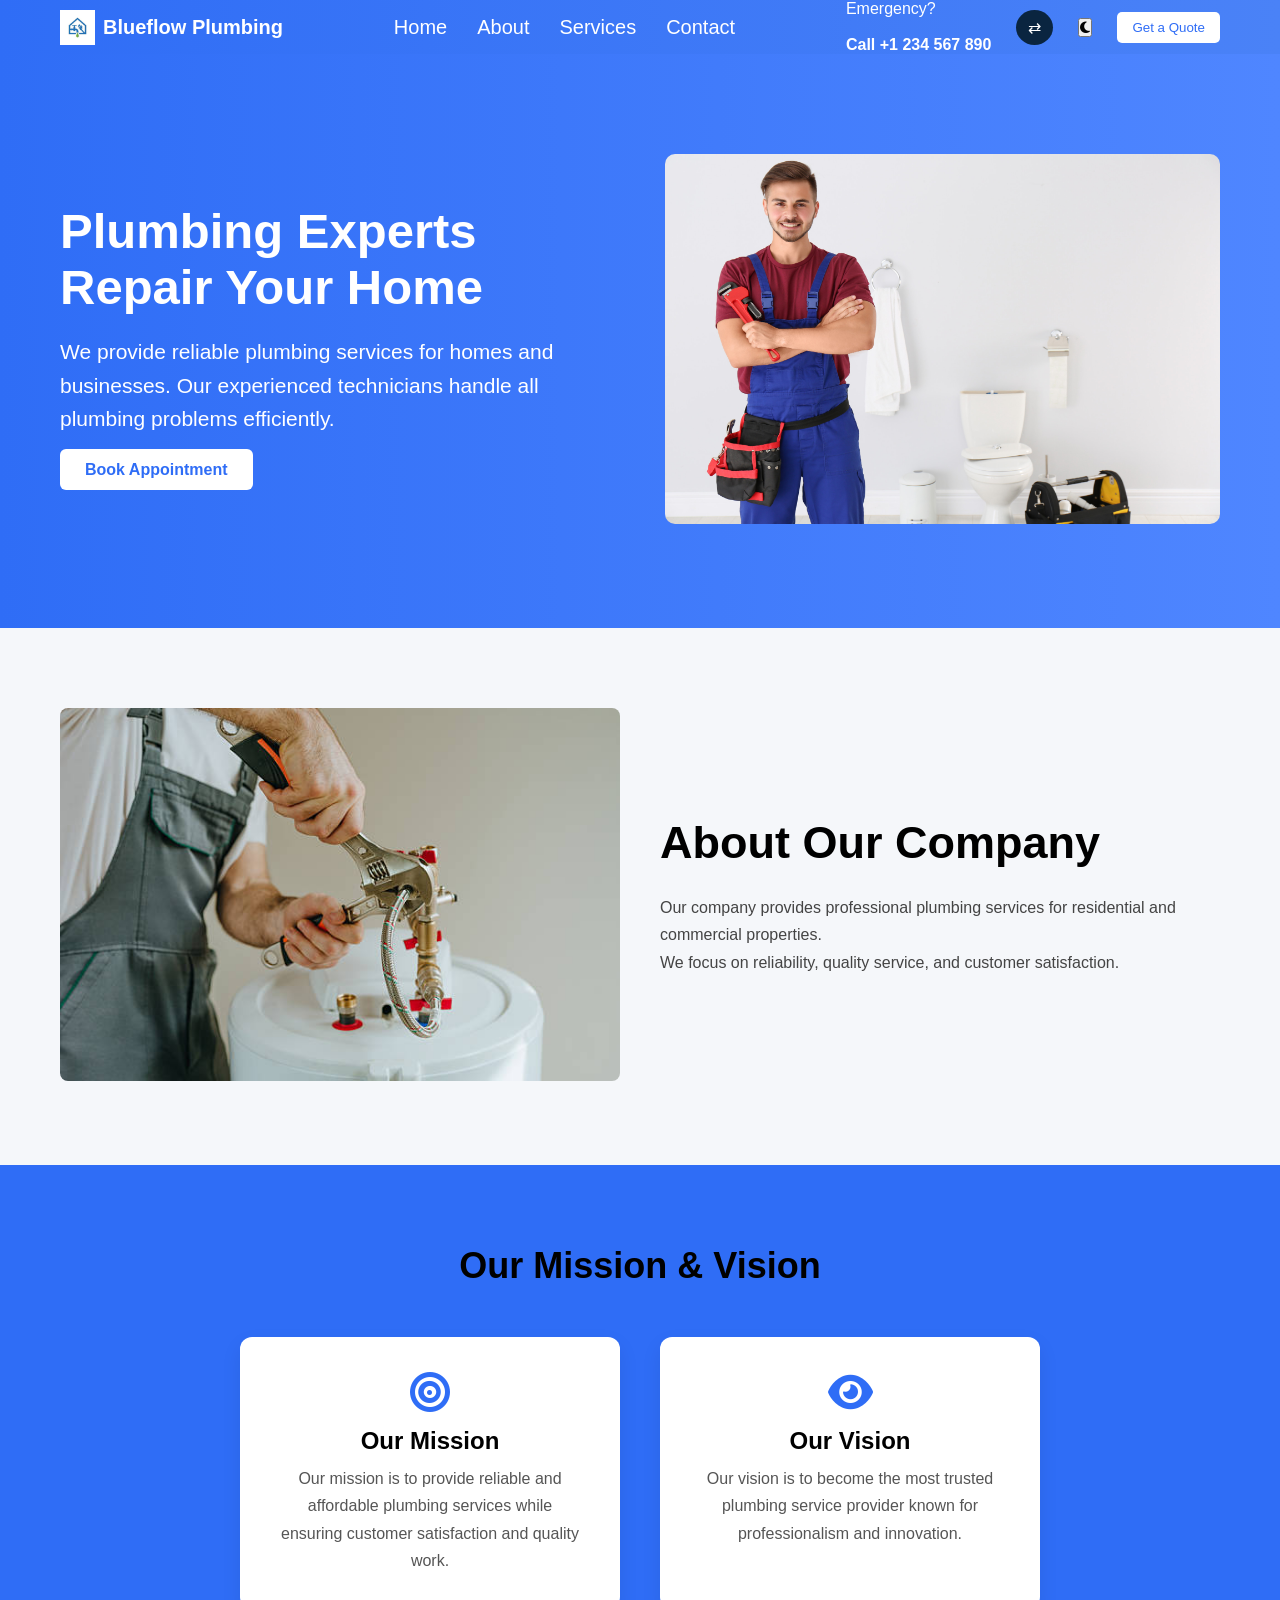
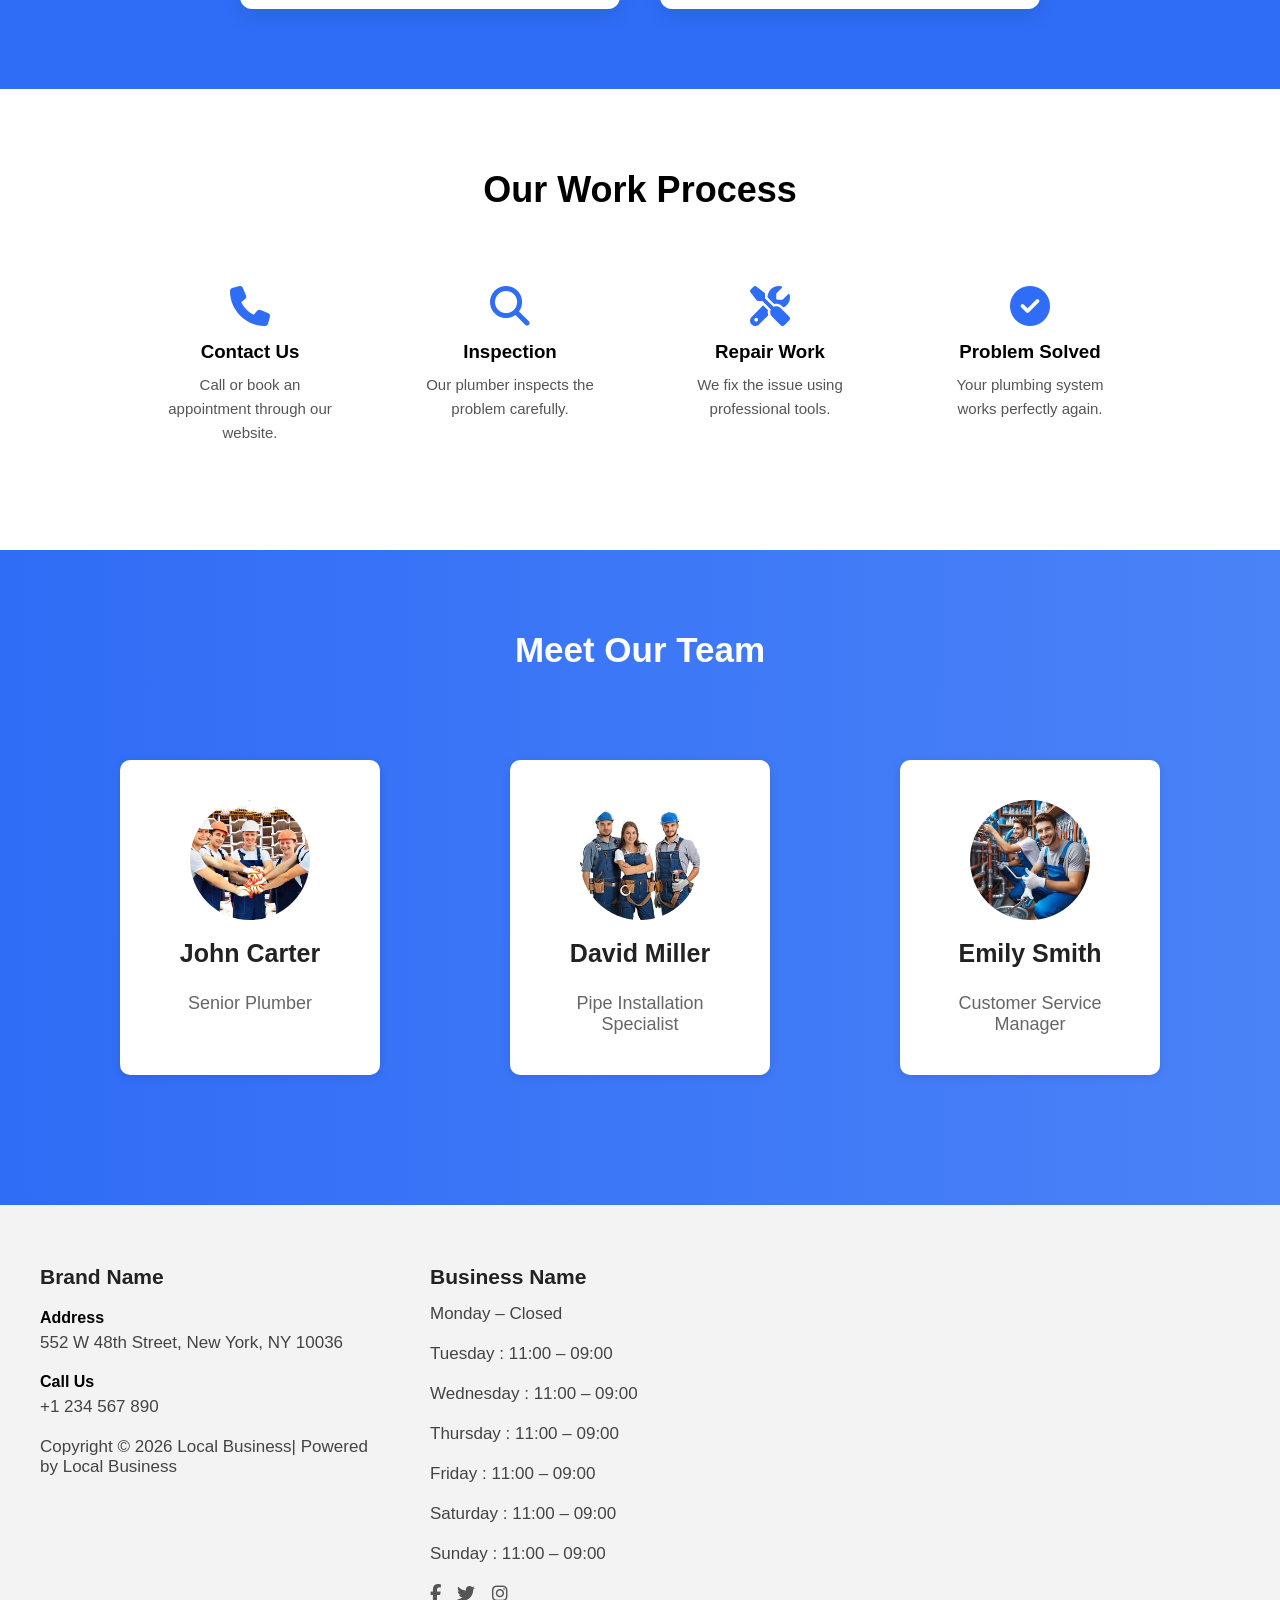
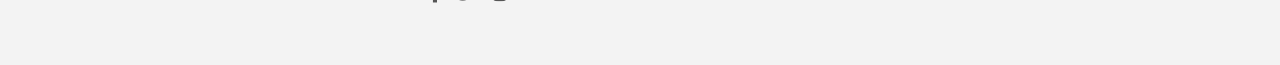
==== about.html @ 6d8c1527 "Add files via upload" ====
<!DOCTYPE html>
<html lang="en" dir="ltr">
<head>
    <meta charset="UTF-8">
    <meta name="viewport" content="width=device-width, initial-scale=1.0">
    <title>Plumbing Website</title>
    <link rel="stylesheet" href="css/style.css">
    <link rel="stylesheet" href="https://cdnjs.cloudflare.com/ajax/libs/font-awesome/6.5.0/css/all.min.css">
</head>
<body>
<header class="header">
    <div class="global_container">

        <div class="logo">
            <img src="image/logo.jpg" alt="Logo">
            <span class="brand_name">Blueflow Plumbing</span>
        </div>

        <nav class="nav">
            <a href="index.html">Home</a>
            <a href="about.html">About</a>
            <a href="#">Services</a>
            <a href="#">Contact</a>
        </nav>

        <div class="right_section">
            <div class="emergency">
                <span>Emergency?</span><br>
                <strong>Call +1 234 567 890</strong>
            </div>
            <button id="rtlToggle" class="rtl_btn">
            ⇄
            </button>
            <button id="darkToggle" class="dark_btn">
                <i class="fa-solid fa-moon"></i>
            </button>
            <button class="quote_btn">Get a Quote</button>
        </div>

    </div>
</header>
<section class="about_hero">
<div class="global_container about_hero_container">
<div class="about_hero_text">
<h1>Plumbing Experts Repair Your Home</h1>
<p>
We provide reliable plumbing services for homes and businesses.
Our experienced technicians handle all plumbing problems efficiently.
</p>
<a href="#" class="hero_btn">Book Appointment</a>
</div>
<div class="about_hero_image">
<img src="image/abouthero.jpeg" alt="Plumber">
</div>
</div>
</section>

<section class="about_company">
<div class="global_container about_company_container">
<div class="about_company_image">
<img src="image/aboutcompany.jpg">
</div>
<div class="about_company_text">
<h2>About Our Company</h2>
<p>
Our company provides professional plumbing services
for residential and commercial properties.
</p>
<p>
We focus on reliability, quality service, and
customer satisfaction.
</p>
</div>
</div>
</section>
<section class="mission">

<h2 class="mission_title">Our Mission & Vision</h2>

<div class="mission_container">

<div class="mission_box">
<i class="fas fa-bullseye"></i>
<h3>Our Mission</h3>
<p>
Our mission is to provide reliable and affordable plumbing
services while ensuring customer satisfaction and quality work.
</p>
</div>

<div class="mission_box">
<i class="fas fa-eye"></i>
<h3>Our Vision</h3>
<p>
Our vision is to become the most trusted plumbing service
provider known for professionalism and innovation.
</p>
</div>

</div>

</section>
<section class="process">

<h2 class="process_title">Our Work Process</h2>

<div class="process_container">

<div class="process_step">
<i class="fas fa-phone"></i>
<h3>Contact Us</h3>
<p>Call or book an appointment through our website.</p>
</div>

<div class="process_step">
<i class="fas fa-search"></i>
<h3>Inspection</h3>
<p>Our plumber inspects the problem carefully.</p>
</div>

<div class="process_step">
<i class="fas fa-tools"></i>
<h3>Repair Work</h3>
<p>We fix the issue using professional tools.</p>
</div>

<div class="process_step">
<i class="fas fa-check-circle"></i>
<h3>Problem Solved</h3>
<p>Your plumbing system works perfectly again.</p>
</div>

</div>

</section>
<section class="team">

<div class="global_container team_container">

<h2 class="team_title">Meet Our Team</h2>

<div class="team_cards">

<div class="team_card">
<img src="image/team1.jpg">
<h3>John Carter</h3>
<p>Senior Plumber</p>
</div>

<div class="team_card">
<img src="image/team2.jpg">
<h3>David Miller</h3>
<p>Pipe Installation Specialist</p>
</div>

<div class="team_card">
<img src="image/team3.jpg">
<h3>Emily Smith</h3>
<p>Customer Service Manager</p>
</div>

</div>

</div>

</section>
<footer class="footer">

    <div class="footer_columns">

        
        <div class="footer_col">
            <h3>Brand Name</h3>

            <strong>Address</strong>
            <p>552 W 48th Street, New York, NY 10036</p>

            <strong>Call Us</strong>
            <p>+1 234 567 890</p>

            <p class="copyright">
                Copyright © 2026 Local Business| Powered by Local Business</p>
        </div>

        
        <div class="footer_col">
            <h3>Business Name</h3>

            <p>Monday – Closed</p>
            <p>Tuesday : 11:00 – 09:00</p>
            <p>Wednesday : 11:00 – 09:00</p>
            <p>Thursday : 11:00 – 09:00</p>
            <p>Friday : 11:00 – 09:00</p>
            <p>Saturday : 11:00 – 09:00</p>
            <p>Sunday : 11:00 – 09:00</p>

            
            <div class="social_icons">
                <a href="#"><i class="fab fa-facebook-f"></i></a>
                <a href="#"><i class="fab fa-twitter"></i></a>
                <a href="#"><i class="fab fa-instagram"></i></a>
            </div>
        </div>
        <div class="footer_col map_col">
            <iframe 
                src="https://www.google.com/maps?q=New+York&output=embed"
                class="map_iframe"
                loading="lazy">
            </iframe>
        </div>

    </div>

</footer>
<script>

const toggleBtn = document.getElementById("rtlToggle");

toggleBtn.addEventListener("click", function(){

if(document.documentElement.dir === "rtl"){
document.documentElement.dir = "ltr";
}
else{
document.documentElement.dir = "rtl";
}

});

</script>
<script>

const darkBtn = document.getElementById("darkToggle");

darkBtn.addEventListener("click", function(){

document.body.classList.toggle("dark");

if(document.body.classList.contains("dark")){
localStorage.setItem("theme","dark");
}else{
localStorage.setItem("theme","light");
}

});

if(localStorage.getItem("theme") === "dark"){
document.body.classList.add("dark");
}

</script>
</body>
</html>
---- css/style.css ----
*{
    margin:0;
    padding:0;
    box-sizing:border-box;
    font-family: Arial, sans-serif;
}
.global_container{
max-width:1200px;
margin:auto;
padding:0 20px;
width:100%;
}
.header{
background: linear-gradient(to right,#2f6df6,#4a82f7);
color:white;

}
.header .global_container{
display:flex;
align-items:center;
justify-content:space-between;
}
.logo{
display:flex;
align-items:center;
gap:8px;
}

.logo img{
height:35px;
}

.brand_name{
font-size:20px;
font-weight:bold;
}

.nav{
display:flex;
gap:30px;
justify-content:space-between;
}

.nav a{
text-decoration:none;
color:white;
font-size:20px;
}

.right_section{
display:flex;
align-items:center;
gap:25px;
}

.emergency{
display:flex;
flex-direction:column;
}

.quote_btn{
padding:8px 15px;
background:white;
color:#2f6df6;
border:none;
border-radius:5px;
}
.hero{
display:flex;
align-items:center;
justify-content:space-between;
padding:60px 40px;
background:linear-gradient(to right,#2f6df6,#4f86ff);
color:white;
min-height:80vh;
}
.hero_left{
flex:1;
padding-right:40px;
}

.hero_left h1{
font-size:55px;
margin-bottom:20px;
}

.hero_left p{
font-size:20px;
margin-bottom:25px;
line-height:1.6;
}

.hero_btn{
padding:12px 25px;
background:white;
color:#2f6df6;
border:none;
border-radius:6px;
font-weight:bold;
cursor:pointer;
}
.hero_right{
flex:1;
display:flex;
align-items:center;
justify-content:center;
}
.slider{
position:relative;
width:100%;
height:420px;
overflow:hidden;
}
.slide{
position:absolute;
top:0;
left:0;
width:100%;
height:100%;
object-fit:cover;
opacity:0;
transition:opacity 0.8s ease;
border-radius:10px;
}
.slide.active{
opacity:1;
}
.slide_text{
display:none;
}
.slide_text.active{
display:block;
}
.prev{
left:10px;
}

.next{
right:10px;
}

.prev:hover,
.next:hover{
background:rgba(0,0,0,0.7);
}
.about{
    display: flex;
    align-items: center;
    justify-content: space-between;
    padding: 60px 40px;
    gap: 40px;
}
.about_image{
    flex: 1;
}
.about_image img{
    width: 100%;
    border-radius: 8px;
}
.about_content{
    flex: 1;
}
.about_subtitle{
    color:#2f6df6;
    font-size:20px;
    margin-bottom:10px;
    text-transform:uppercase;
    letter-spacing:1px;
}
.about_content h2{
    font-size: 40px;
    margin-bottom: 20px;
}
.about_content p{
    font-size: 20px;
    line-height: 1.6;
    margin-bottom: 25px;
}
.about_btn{
    padding: 12px 24px;
    background: #2f6df6;
    color:white;
    border: none;
    border-radius: 5px;
    cursor:pointer;
}
.about_btn:hover{
    background: #1d55d1;
}
.why{
padding:80px 40px;
background:#f5f7fa;
text-align:center;
}

.why_container{
max-width:1200px;
margin:auto;
}

.why_title{
font-size:32px;
margin-bottom:50px;
color:#222;
}

.why_cards{
display:flex;
justify-content:space-between;
gap:30px;
flex-wrap:wrap;
}

.why_card{
background:white;
padding:30px;
border-radius:10px;
flex:1 1 22%;
box-shadow:0 3px 10px rgba(0,0,0,0.1);
transition:0.3s;
}

.why_card:hover{
transform:translateY(-8px);
box-shadow:0 8px 20px rgba(0,0,0,0.15);
}

.why_card i{
font-size:35px;
color:#2f6df6;
margin-bottom:15px;
}

.why_card h3{
font-size:20px;
margin-bottom:10px;
color:#222;
}

.why_card p{
font-size:15px;
color:#555;
line-height:1.6;
}
.services{
padding:80px 40px;
background:#f5f7fa;
text-align:center;
}
.services_container{
    max-width: 1200px;
    margin: auto;
    padding: 0 20px;
}

.services_title{
font-size:39px;
margin-bottom:40px;
}

.services_cards{
display:flex;
justify-content:space-between;
gap:30px;
margin-top: 40px;
}

.service_card{
background:white;
padding:25px;
border-radius:8px;
flex:1;
box-shadow:0 2px 8px rgba(0,0,0,0.1);
}

.service_card img{
width:100%;
height:200px;
object-fit:cover;
border-radius:6px;
margin-bottom:15px;
}

.service_card h3{
font-size:21px;
margin-bottom:10px;
}

.service_card p{
font-size:17px;
line-height:1.6;
color:#555;
}
.services_btn{
margin-top:40px;
text-align:center;
}

.view_services_btn{
background:#2f6df6;
color:white;
padding:12px 24px;
text-decoration:none;
border-radius:5px;
font-size:16px;
display:inline-block;
}

.view_services_btn:hover{
background:#1d55d1;
}
.emergency_section{
margin-top:80px;
}

.emergency_container{
max-width:1200px;
margin:auto;
display:flex;
align-items:stretch;
}

.emergency_left{
flex:1;
background:#2f6df6;
color:white;
padding:60px 50px;
display:flex;
flex-direction:column;
justify-content:center;
}

.emergency_left h2{
font-size:30px;
margin-bottom:20px;
}

.emergency_left p{
font-size:19px;
line-height:1.6;
margin-bottom:25px;
}

.emergency_btn{
background:white;
color:#2f6df6;
padding:12px 20px;
text-decoration:none;
border-radius:5px;
font-weight:bold;
}

.emergency_right{
flex:1;
}

.emergency_right img{
width:100%;
height:100%;
object-fit:cover;
display:block;
}
.stats{
background:#2f6df6;
padding:80px 40px;
color:white;
text-align:center;
margin-top:80px;
}

.stats_container{
display:flex;
justify-content:space-between;
gap:30px;
flex-wrap:wrap;
}

.stat{
flex:1 1 22%;
}

.stat i{
font-size:35px;
margin-bottom:15px;
}

.stat h2{
font-size:40px;
margin-bottom:10px;
}
.stat h2::after{
content:"+";
}
.stat p{
font-size:18px;
}
.testimonials{
padding:80px 40px;
background:#f5f5f5;
text-align:center;
}

.testimonial_title{
font-size:33px;
margin-bottom:50px;
}

.testimonial_cards{
display:flex;
gap:30px;
justify-content:center;
}

.testimonial_card{
background:white;
padding:25px;
border-radius:8px;
flex:1;
box-shadow:0 3px 10px rgba(0,0,0,0.1);
}

.stars{
color:#f5a623;
font-size:20px;
margin-bottom:15px;
}

.testimonial_card p{
font-size:15px;
line-height:1.6;
margin-bottom:20px;
}

.customer{
display:flex;
align-items:center;
justify-content:center;
gap:10px;
}

.customer img{
width:40px;
height:40px;
border-radius:50%;
object-fit:cover;
}
.work .global_container{
display:block;
}
.work{
padding:80px 40px;
text-align:center;
}

.work_title{
text-align:center;
font-size:28px;
margin-bottom:40px;
}

.work_gallery{
column-count:4;
column-gap:15px;
}

.work_gallery img{
width:100%;
margin-bottom:15px;
border-radius:6px;
display:block;
cursor:pointer;
transition:0.3s;
}
.work_gallery img:hover{
transform:scale(1.05);
}
.cta{
background:#2f6df6;
padding:0;
}

.cta_container{
display:flex;
align-items:center;
max-width:1200px;
margin:auto;
gap:60px;
}

.cta_image{
flex:1;
margin-left:  -80px;;
}

.cta_image img{
width:100%;
height: 100%;
object-fit: cover;
display: block;

}

.cta_content{
flex:1;
color:white;
padding: 80px 60px;
}

.cta_content h2{
font-size:40px;
margin-bottom:15px;
}

.cta_content p{
font-size:20px;
margin-bottom:25px;
line-height:1.6;
}

.cta_call{
display:inline-flex;
align-items:center;
gap:10px;
background:white;
color:#2f6df6;
padding:14px 25px;
border-radius:6px;
font-weight:bold;
text-decoration:none;
font-size:18px;
transition:0.3s;
}

.cta_call:hover{
background:#f1f1f1;
}
.footer{
    background:#f3f3f3;
    padding:60px 40px;
}
.footer_columns{
    display:flex;
    justify-content:space-between;
    align-items:flex-start;
    gap:40px;
}
.footer_col{
    flex:1;
}
.map_col{
    flex:1.2;
}
.map_iframe{
    width:100%;
    height:220px;
    border:0;
    border-radius:8px;
}
.footer_col h3{
    margin-bottom:15px;
    font-size:21px;
    color:#222;
}
.footer_col p{
    margin:6px 0;
    font-size:17px;
    color:#444;
    margin-bottom:20px;
}
.footer strong{
display:block;
margin-top:20px;
}

.copyright{
    margin-top:30px;
    font-size:13px;
    color:#777;
}
.social_icons{
    margin-top:20px;
}
.social_icons a{
    display:inline-block;
    margin-right:12px;
    font-size:18px;
    color:#555;
    transition:0.3s;
}

.social_icons a:hover{
    color:#2f6df6;
}
html[dir="rtl"] .header .global_container{
flex-direction: row-reverse;
}

html[dir="rtl"] .nav{
display:flex;
flex-direction:row-reverse;
}

html[dir="rtl"] .right_section{
flex-direction:row-reverse;
display: flex;
}
html[dir="rtl"] .nav a{
margin-left:20px;
margin-right:0;
}
html[dir="rtl"] body{
text-align:right;
}

html[dir="rtl"] .hero{
flex-direction: row-reverse;
}

html[dir="rtl"] .about{
flex-direction: row-reverse;
}


html[dir="rtl"] body{
text-align:right;
}

html[dir="rtl"] .nav a{
margin-left:20px;
margin-right:0;
flex-direction: row-reverse;
}

html[dir="rtl"] .hero_left{
text-align:right;
}

html[dir="rtl"] .about_content{
text-align:right;
}

.rtl_btn{
background:#0a2540;
color:white;
border:none;
padding:8px 12px;
border-radius:50%;
cursor:pointer;
font-size:16px;
}
#topBtn{
position:fixed;
bottom:20px;
right:20px;
padding:10px 15px;
background:#2f6df6;
color:white;
border:none;
border-radius:5px;
cursor:pointer;
display:none;
font-size:18px;
}
.popup{
display:none;
position:fixed;
z-index:999;
left:0;
top:0;
width:100%;
height:100%;
background:rgba(0,0,0,0.9);
justify-content:center;
align-items:center;
}

.popup_content{
max-width:80%;
max-height:80%;
border-radius:8px;
}

.close{
position:absolute;
top:30px;
right:40px;
font-size:40px;
color:white;
cursor:pointer;
}

.about_hero{
background:linear-gradient(to right, #2f6df6, #4f86ff);
padding:100px 40px;
}

.about_hero_container{
display:flex;
align-items:center;
justify-content:space-between;
gap:50px;
}

.about_hero_text{
flex:1;
}

.about_hero_text h1{
font-size:49px;
margin-bottom:20px;
color:white;
}

.about_hero_text p{
font-size:21px;
line-height:1.6;
margin-bottom:25px;
color:white;
}

.about_hero_image{
flex:1;
}

.about_hero_image img{
width:100%;
border-radius:10px;
}


.about_company{
padding:80px 40px;
background:#f5f7fa;
}

.about_company_container{
display:flex;
align-items:center;
gap:40px;
}

.about_company_image{
flex:1;
}

.about_company_image img{
width:100%;
border-radius:8px;
}

.about_company_text{
flex:1;
}

.about_company_text h2{
font-size:45px;
margin-bottom:25px;
}
.about_company_text p{
font-size: 22;
line-height: 1.7;
color: #444;
}
.mission{
padding:80px 40px;
background:#2f6df6;
text-align:center;
}

.mission_title{
font-size:36px;
margin-bottom:50px;
}

.mission_container{
display:flex;
justify-content:center;
gap:40px;
flex-wrap:wrap;
}

.mission_box{
background:white;
padding:35px;
border-radius:12px;
width:380px;
box-shadow:0 8px 20px rgba(0,0,0,0.08);
transition:0.3s;
margin: 70;
}

.mission_box:hover{
transform:translateY(-8px);
}

.mission_box i{
font-size:40px;
color:#2f6df6;
margin-bottom:15px;
}

.mission_box h3{
font-size:24px;
margin-bottom:10px;
}

.mission_box p{
font-size:16px;
line-height:1.7;
color:#555;
}
.process{
padding:80px 40px;
text-align:center;
background:white;
}

.process_title{
font-size:36px;
margin-bottom:50px;
}

.process_container{
display:flex;
justify-content:center;
gap:40px;
flex-wrap:wrap;
}

.process_step{
width:220px;
padding:25px;
}

.process_step i{
font-size:40px;
color:#2f6df6;
margin-bottom:15px;
}

.process_step h3{
margin-bottom:10px;
}

.process_step p{
font-size:15px;
color:#555;
line-height:1.6;
}
.team{
padding:80px 40px;
background:linear-gradient(to right, #2f6df6, #4a82f7);
text-align:center;
}

.team_cards{
display:flex;
gap:30px;
justify-content:center;
}
.team_title{
font-size:35px;
margin-bottom:40px;
color:white;
}

.team_card{
background:white;
padding:40px;
border-radius:10px;
flex:1;
max-width:260px;
margin: 50px;
gap: 60px;
box-shadow:0 2px 10px rgba(0,0,0,0.1);
}

.team_card img{
width:120px;
height:120px;
border-radius:50%;
object-fit:cover;
margin-bottom:15px;
}
.team_card h3{
font-size:25px;
margin-bottom:25px;
color:#222;
}

.team_card p{
font-size:18px;
color:#666;
}
.services_hero{
background:linear-gradient(to right,#2f6df6,#4f86ff);
padding:80px 40px;
color:white;
}

.services_container{
display:flex;
align-items:center;
justify-content:space-between;
gap:40px;
flex-wrap:wrap;
}

.services_text{
flex:1;
}

.services_text h1{
font-size:42px;
margin-bottom:20px;
}

.services_text p{
font-size:18px;
line-height:1.7;
margin-bottom:25px;
}

.services_image{
flex:1;
}

.services_image img{
width:100%;
border-radius:10px;
}

.hero_btn{
background:white;
color:#2f6df6;
padding:12px 25px;
border-radius:6px;
text-decoration:none;
font-weight:bold;
}
.services_section{
padding:80px 40px;
text-align:center;
background:#f5f7fb;
}

.services_section h2{
font-size:36px;
margin-bottom:50px;
}

.services_grid{
display:flex;
justify-content:center;
gap:30px;
flex-wrap:wrap;
}

.service_box{
background:white;
padding:30px;
width:260px;
border-radius:10px;
box-shadow:0 5px 15px rgba(0,0,0,0.1);
transition:0.3s;
}

.service_box:hover{
transform:translateY(-8px);
}

.service_box i{
font-size:35px;
color:#2f6df6;
margin-bottom:15px;
}

.service_box h3{
margin-bottom:10px;
color: black;
}
.service_process{
padding:80px 40px;
text-align:center;
background:linear-gradient(to right,#2f6df6,#4f86ff);
color: white;
}

.service_process h2{
font-size:36px;
margin-bottom:50px;
color: white;
}

.process_container{
display:flex;
justify-content:center;
gap:40px;
flex-wrap:wrap;
}

.process_box{
width:220px;
padding:20px;
background-color: white
}

.process_box i{
font-size:40px;
color:#2f6df6;
margin-bottom:15px;
}

.process_box h3{
margin-bottom:10px;
color: black;
}

.process_box p{
font-size:15px;
color:black;
line-height:1.6;
}
.service_details{
padding:80px 40px;
text-align:center;
background:#f5f7fb;
}

.service_details h2{
font-size:36px;
margin-bottom:50px;
}

.details_container{
display:flex;
justify-content:center;
gap:30px;
flex-wrap:wrap;
}

.details_card{
background:white;
width:300px;
border-radius:10px;
box-shadow:0 5px 15px rgba(0,0,0,0.1);
overflow:hidden;
transition:0.3s;
}

.details_card:hover{
transform:translateY(-10px);
}

.details_card img{
width:100%;
height:200px;
object-fit:cover;
}

.details_card h3{
margin:15px 0;
}

.details_card p{
padding:0 20px;
font-size:15px;
color:#555;
}

.details_btn{
display:inline-block;
margin:20px;
padding:10px 20px;
background:#2f6df6;
color:white;
text-decoration:none;
border-radius:6px;
}
.service_cta{
background:linear-gradient(to right,#2f6df6,#4f86ff);
color:white;
text-align:center;
padding:80px 20px;
}

.service_cta h2{
font-size:36px;
margin-bottom:15px;
}

.service_cta p{
font-size:18px;
margin-bottom:25px;
}

.cta_btn{
background:white;
color:#2f6df6;
padding:12px 25px;
border-radius:6px;
text-decoration:none;
font-weight:bold;
display:inline-block;
}
.service_hero{
background:linear-gradient(to right,#2f6df6,#4f86ff);
color:white;
text-align:center;
padding:80px 40px;
}

.service_description{
padding:60px 40px;
}

.service_container{
display:flex;
align-items:center;
justify-content:center;
gap:50px;
max-width:1100px;
margin:auto;
flex-wrap:wrap;
}

.service_image{
flex:1;
}

.service_image img{
width:100%;
max-width:500px;
border-radius:12px;
}

.service_text{
flex:1;
}

.service_text h2{
font-size:32px;
margin-bottom:15px;
}

.service_text p{
font-size:18px;
line-height:1.7;
margin-bottom:15px;
}

.service_text ul{
padding-left:20px;
line-height:1.8;
}

.service_btn{
display:inline-block;
margin-top:15px;
padding:12px 25px;
background:#2f6df6;
color:white;
border-radius:6px;
text-decoration:none;
}
.contact_hero{
background:linear-gradient(to right,#2f6df6,#4f86ff);
color:white;
text-align:center;
padding:80px 20px;
}

.contact_hero h1{
font-size:42px;
margin-bottom:15px;
}

.contact_hero p{
font-size:18px;
}
.contact_info{
padding:80px 40px;
text-align:center;
background:#f5f7fb;
}

.contact_info h2{
font-size:36px;
margin-bottom:40px;
}

.info_container{
display:flex;
justify-content:center;
gap:40px;
flex-wrap:wrap;
}

.info_box{
background:white;
padding:30px;
width:250px;
border-radius:10px;
box-shadow:0 5px 15px rgba(0,0,0,0.1);
}

.info_box i{
font-size:30px;
color:#2f6df6;
margin-bottom:10px;
}
.contact_form{
padding:80px 20px;
text-align:center;
background-color:#2f6df6 ;
}

.form_container{
max-width:500px;
margin:auto;
display:flex;
flex-direction:column;
gap:15px;
}

.form_container input,
.form_container textarea{
padding:12px;
border:1px solid #ccc;
border-radius:6px;
}

.form_container button{
padding:12px;
background: #000;;
color:white;
border:none;
border-radius:6px;
cursor:pointer;
}
.faq{
padding:80px 20px;
text-align:center;
}

.faq h2{
font-size:36px;
margin-bottom:40px;
}

.faq_container{
max-width:800px;
margin:auto;
text-align:left;
}

.faq_item{
background:#f5f7fb;
border-radius:8px;
margin-bottom:15px;
overflow:hidden;
}

.faq_question{
width:100%;
background:none;
border:none;
padding:20px;
font-size:18px;
font-weight:600;
display:flex;
justify-content:space-between;
cursor:pointer;
color:#2f6df6;
}

.faq_answer{
display:none;
padding:10px 20px 20px 20px;
color:#333;
font-size:16px;
line-height:1.6;
}

.faq_answer p{
padding-bottom:20px;
color:#333;
}

.icon{
font-size:22px;
}
/* DARK MODE */

body.dark{
background:#121212;
color:#f1f1f1;
}
body.dark .header,
body.dark .about,
body.dark .hero,
body.dark .services_hero,
body.dark .about_hero,
body.dark .contact_hero,
body.dark .services,
body.dark .why,
body.dark .cta,
body.dark .testimonials,
body.dark .stats,
body.dark .emergency_left,
body.dark .contact_info,
body.dark .service_details,
body.dark .services_section,
body.dark .faq{
background:#181818;
}
body.dark .about_company,
body.dark .mission,
body.dark .process,
body.dark .team,
body.dark .service_process,
body.dark .service_cta,
body.dark .contact_form
{
    background:#181818;
}
body.dark .service_card,
body.dark .service_box,
body.dark .mission_box,
body.dark .why_card,
body.dark .team_card,
body.dark .testimonial_card,
body.dark .details_card,
body.dark .info_box,
body.dark .faq_item{
background:#1f1f1f;
color:#ffffff;
box-shadow:0 3px 10px rgba(0,0,0,0.6);
}
body.dark h1,
body.dark h2,
body.dark h3{
color:#ffffff;
}
body.dark p{
color:#dddddd;
}
body.dark .footer{
background:#111;
}
body.dark input,
body.dark textarea{
background:#222;
color:#fff;
border:1px solid #444;
}
body.dark .process_box{
background:#1f1f1f;
color:#fff;
}
body.dark .service_box h3,
body.dark .process_box h3{
color:#fff;
}

body.dark .service_box p,
body.dark .process_box p{
color:#ddd;
}
body.dark .hero_btn,
body.dark .service_btn,
body.dark .cta_btn,
body.dark .view_services_btn,
body.dark .about_btn{
background:#4f86ff;
color:white;
}
body.dark .nav a{
color:#fff;
}
/* Tablet Responsive */

@media (max-width:1024px){

.global_container{
flex-wrap: wrap;
align-items:center;
text-align:center;
}


.nav{
gap:20px;
}

.right_section{
gap:15px;
}
.hero{
flex-direction:column;
text-align:center;
padding:60px 30px;
}

.hero_left{
padding-right:0;
margin-bottom:30px;
max-width:700px;
margin-left:auto;
margin-right:auto;
}

.hero_left h1{
font-size:38px;
line-height:1.3;
}

.hero_left p{
font-size:18px;
}

.hero_right{
width:100%;
}

.slider{
width:90%;
height:350px;
}

.slide{
position:absolute;
width:100%;
height:100%;
object-fit:cover;
border-radius: 10px;
}
.about{
flex-direction:column;
text-align:center;
padding:60px 20px;
}

.about_left{
margin-bottom:30px;
}

.about_left img{
width:100%;
height:auto;
}

.about_right{
padding:0;
}
.services_cards{
flex-wrap:wrap;
gap:20px;
}

.service_card{
flex:1 1 45%;
}

.emergency_container{
flex-direction:column;
}

.emergency_left{
text-align:center;
padding:40px;
}

.emergency_right img{
width:100%;
height:auto;
}
.testimonial_cards{
flex-wrap:wrap;
gap:20px;
}

.testimonial_card{
flex:1 1 45%;
}
.work_gallery{
column-count:3;
}
.cta .global_container{
flex-direction:column;
text-align:center;
}

.cta_image{
width:100%;
}

.cta_content{
padding:40px;
}
.footer_container{
flex-wrap:wrap;
gap:25px;
}

.footer_col{
width:45%;
}

.footer iframe{
width:100%;
height:250px;
}

}
/* Mobile Responsive */

@media (max-width:768px){

.global_container{
flex-direction:column;
align-items:flex-start;
gap:12px;
width:100%;
padding: 0 15px;
}
.header .global_container{
display:flex;
align-items:center;
justify-content:space-between;
}

.nav{
display:flex;
flex-direction:row;   
flex-wrap:wrap;       
gap:15px;
justify-content:center;
}

.right_section{
display:flex;
flex-direction:row;
align-items:center;
gap:15px;
justify-content:center;
}


.hero{
flex-direction:column;
text-align:center;
padding:50px 20px;
}

.hero_left h1{
font-size:28px;
line-height:1.3;
}

.hero_left p{
font-size:15px;
}

.hero_btn{
padding:10px 20px;
font-size:14px;
}

.slider{
height:250px;
margin-top:20px;
}

.prev,
.next{
padding:8px 12px;
font-size:16px;
}

.about{
flex-direction:column;
text-align:center;
padding:40px 20px;
}

.about_right h2{
font-size:26px;
}

.about_right p{
font-size:14px;
}
.about_left img{
width:100%;
height:auto;
}
.services_cards{
flex-direction:column;
gap:20px;
}
.service_card{
width:100%;
}
.emergency_container{
flex-direction:column;
}
.emergency_left{
text-align:center;
padding:30px 20px;
}
.emergency_right img{
width:100%;
height:auto;
}
.testimonial_cards{
flex-direction:column;
gap:20px;
}
.work_gallery{
column-count:2;
column-gap:10px;
}
.cta .global_container{
flex-direction:column;
text-align:center;
gap:20px;
}
.cta_content{
padding:30px 20px;
}
.footer_container{
flex-direction:column;
gap:25px;
}
.footer_col{
width:100%;
}
.footer iframe{
width:100%;
height:250px;
}
.footer_columns{
flex-direction:column;
gap:25px;
}
html[dir="rtl"] .global_container{
flex-direction:column;
align-items:center;
}

html[dir="rtl"] .hero{
flex-direction:column;
}

html[dir="rtl"] .about{
flex-direction:column;
}

html[dir="rtl"] .emergency_container{
flex-direction:column;
}

html[dir="rtl"] .footer_columns{
flex-direction:column;
}

}
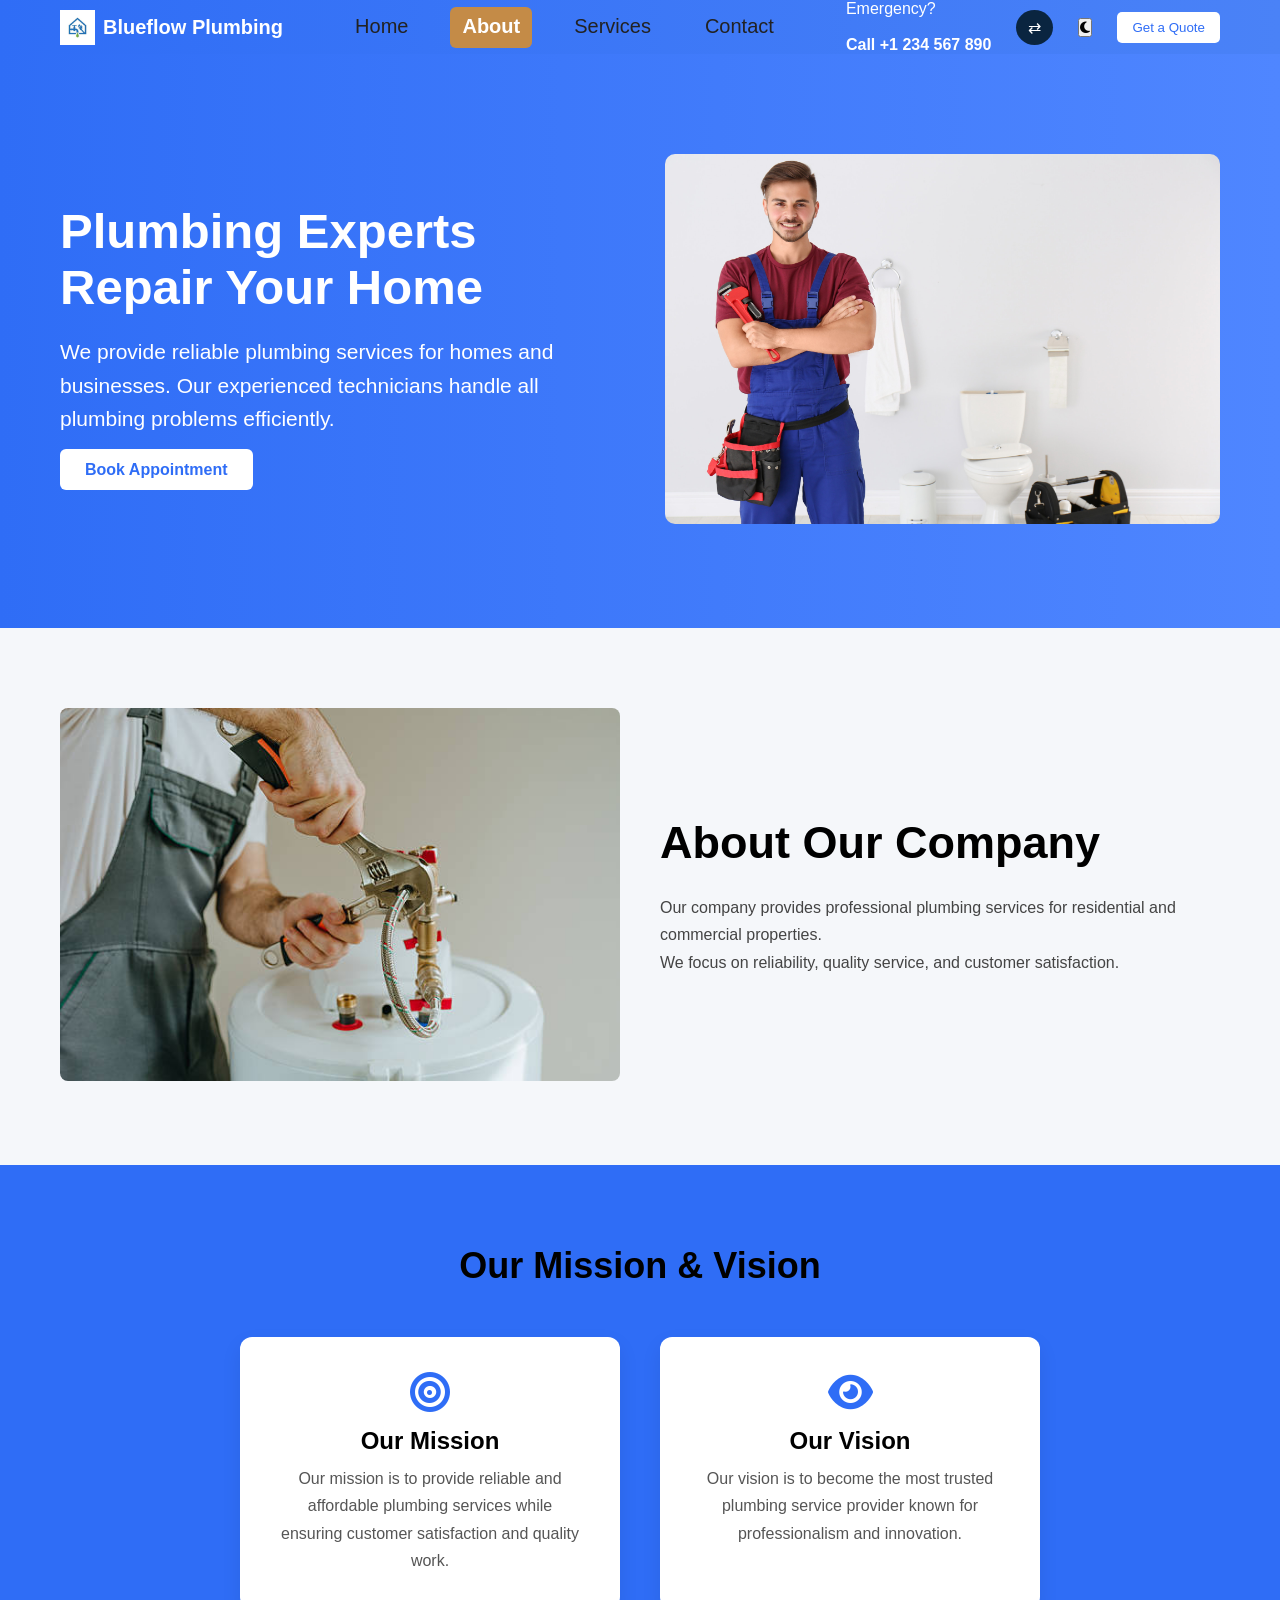
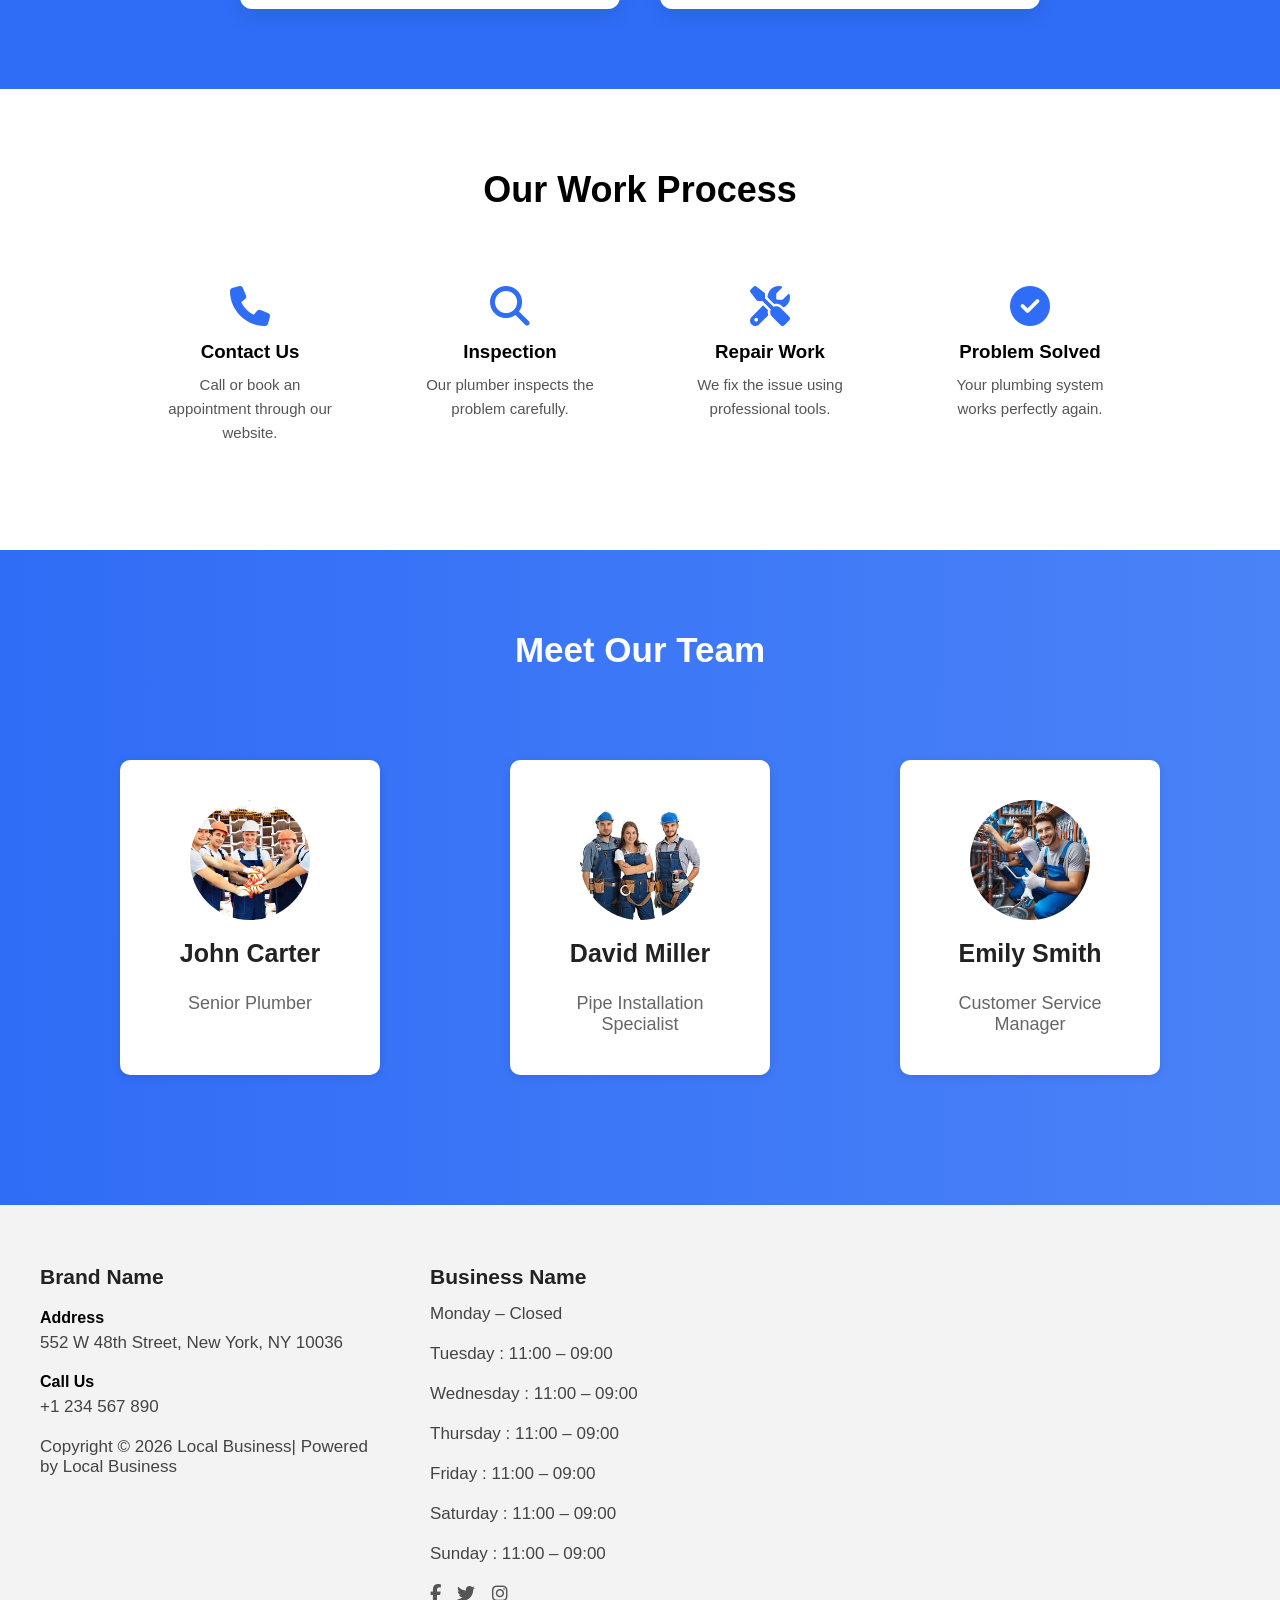
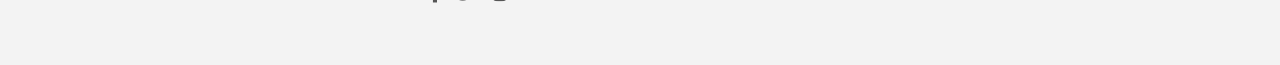
==== commit 37ef4e3a: "Add files via upload" ====
--- a/about.html
+++ b/about.html
@@ -18,9 +18,9 @@
 
         <nav class="nav">
             <a href="index.html">Home</a>
-            <a href="about.html">About</a>
-            <a href="#">Services</a>
-            <a href="#">Contact</a>
+            <a href="about.html" class="active">About</a>
+            <a href="services.html">Services</a>
+            <a href="contact.html">Contact</a>
         </nav>
 
         <div class="right_section">
@@ -39,9 +39,9 @@
 
     </div>
 </header>
-<section class="about_hero">
+<section class="about_hero reveal">
 <div class="global_container about_hero_container">
-<div class="about_hero_text">
+<div class="about_hero_text reveal-left">
 <h1>Plumbing Experts Repair Your Home</h1>
 <p>
 We provide reliable plumbing services for homes and businesses.
@@ -49,18 +49,18 @@
 </p>
 <a href="#" class="hero_btn">Book Appointment</a>
 </div>
-<div class="about_hero_image">
+<div class="about_hero_image reveal-right">
 <img src="image/abouthero.jpeg" alt="Plumber">
 </div>
 </div>
 </section>
 
-<section class="about_company">
+<section class="about_company reveal">
 <div class="global_container about_company_container">
-<div class="about_company_image">
+<div class="about_company_image reveal-left">
 <img src="image/aboutcompany.jpg">
 </div>
-<div class="about_company_text">
+<div class="about_company_text reveal-right">
 <h2>About Our Company</h2>
 <p>
 Our company provides professional plumbing services
@@ -73,13 +73,13 @@
 </div>
 </div>
 </section>
-<section class="mission">
-
-<h2 class="mission_title">Our Mission & Vision</h2>
+<section class="mission reveal">
+
+<h2 class="mission_title reveal">Our Mission & Vision</h2>
 
 <div class="mission_container">
 
-<div class="mission_box">
+<div class="mission_box reveal">
 <i class="fas fa-bullseye"></i>
 <h3>Our Mission</h3>
 <p>
@@ -100,13 +100,13 @@
 </div>
 
 </section>
-<section class="process">
-
-<h2 class="process_title">Our Work Process</h2>
+<section class="process reveal">
+
+<h2 class="process_title reveal">Our Work Process</h2>
 
 <div class="process_container">
 
-<div class="process_step">
+<div class="process_step reveal">
 <i class="fas fa-phone"></i>
 <h3>Contact Us</h3>
 <p>Call or book an appointment through our website.</p>
@@ -133,15 +133,15 @@
 </div>
 
 </section>
-<section class="team">
+<section class="team reveal">
 
 <div class="global_container team_container">
 
-<h2 class="team_title">Meet Our Team</h2>
+<h2 class="team_title reveal">Meet Our Team</h2>
 
 <div class="team_cards">
 
-<div class="team_card">
+<div class="team_card reveal">
 <img src="image/team1.jpg">
 <h3>John Carter</h3>
 <p>Senior Plumber</p>
@@ -164,12 +164,12 @@
 </div>
 
 </section>
-<footer class="footer">
+<footer class="footer reveal">
 
     <div class="footer_columns">
 
         
-        <div class="footer_col">
+        <div class="footer_col reveal-left">
             <h3>Brand Name</h3>
 
             <strong>Address</strong>
@@ -183,7 +183,7 @@
         </div>
 
         
-        <div class="footer_col">
+        <div class="footer_col reveal-right">
             <h3>Business Name</h3>
 
             <p>Monday – Closed</p>
@@ -249,5 +249,25 @@
 }
 
 </script>
+<script>
+function revealOnScroll() {
+  const elements = document.querySelectorAll(".reveal, .reveal-left, .reveal-right");
+
+  elements.forEach((el) => {
+    const windowHeight = window.innerHeight;
+    const elementTop = el.getBoundingClientRect().top;
+
+    if (elementTop < windowHeight - 100) {
+      el.classList.add("active");
+    } else {
+      el.classList.remove("active");
+    }
+  });
+}
+
+window.addEventListener("scroll", revealOnScroll);
+revealOnScroll();
+</script>
+
 </body>
 </html>
--- a/css/style.css
+++ b/css/style.css
@@ -45,6 +45,10 @@
 text-decoration:none;
 color:white;
 font-size:20px;
+}
+.nav a.active {
+  color: #ffd700;
+  border-bottom: 2px solid #ffd700;
 }
 
 .right_section{
@@ -591,54 +595,9 @@
 .social_icons a:hover{
     color:#2f6df6;
 }
-html[dir="rtl"] .header .global_container{
-flex-direction: row-reverse;
-}
-
-html[dir="rtl"] .nav{
-display:flex;
-flex-direction:row-reverse;
-}
-
-html[dir="rtl"] .right_section{
-flex-direction:row-reverse;
-display: flex;
-}
-html[dir="rtl"] .nav a{
-margin-left:20px;
-margin-right:0;
-}
-html[dir="rtl"] body{
-text-align:right;
-}
-
-html[dir="rtl"] .hero{
-flex-direction: row-reverse;
-}
-
-html[dir="rtl"] .about{
-flex-direction: row-reverse;
-}
-
-
-html[dir="rtl"] body{
-text-align:right;
-}
-
-html[dir="rtl"] .nav a{
-margin-left:20px;
-margin-right:0;
-flex-direction: row-reverse;
-}
-
-html[dir="rtl"] .hero_left{
-text-align:right;
-}
-
-html[dir="rtl"] .about_content{
-text-align:right;
-}
-
+html[dir="rtl"] {
+    direction: rtl;
+}
 .rtl_btn{
 background:#0a2540;
 color:white;
@@ -688,7 +647,49 @@
 color:white;
 cursor:pointer;
 }
-
+.nav a{
+    color: #222;
+    text-decoration: none;
+    padding: 8px 12px;
+    transition: 0.3s;
+}
+.nav a:hover{
+    color: #c48b47;
+}
+.nav a.active{
+    color: #c48b47;
+    font-weight: 600;
+    border-bottom: 2px solid #c48b47;
+    background: #c48b47;
+    color: #fff;
+    border-radius: 6px;
+}
+/* BASIC REVEAL */
+.reveal {
+  opacity: 0;
+  transform: translateY(60px);
+  transition: all 0.8s ease;
+}
+
+.reveal.active {
+  opacity: 1;
+  transform: translateY(0);
+}
+.reveal-left {
+  opacity: 0;
+  transform: translateX(-80px);
+  transition: all 0.8s ease;
+}
+.reveal-right {
+  opacity: 0;
+  transform: translateX(80px);
+  transition: all 0.8s ease;
+}
+.reveal-left.active,
+.reveal-right.active {
+  opacity: 1;
+  transform: translateX(0);
+}
 .about_hero{
 background:linear-gradient(to right, #2f6df6, #4f86ff);
 padding:100px 40px;
